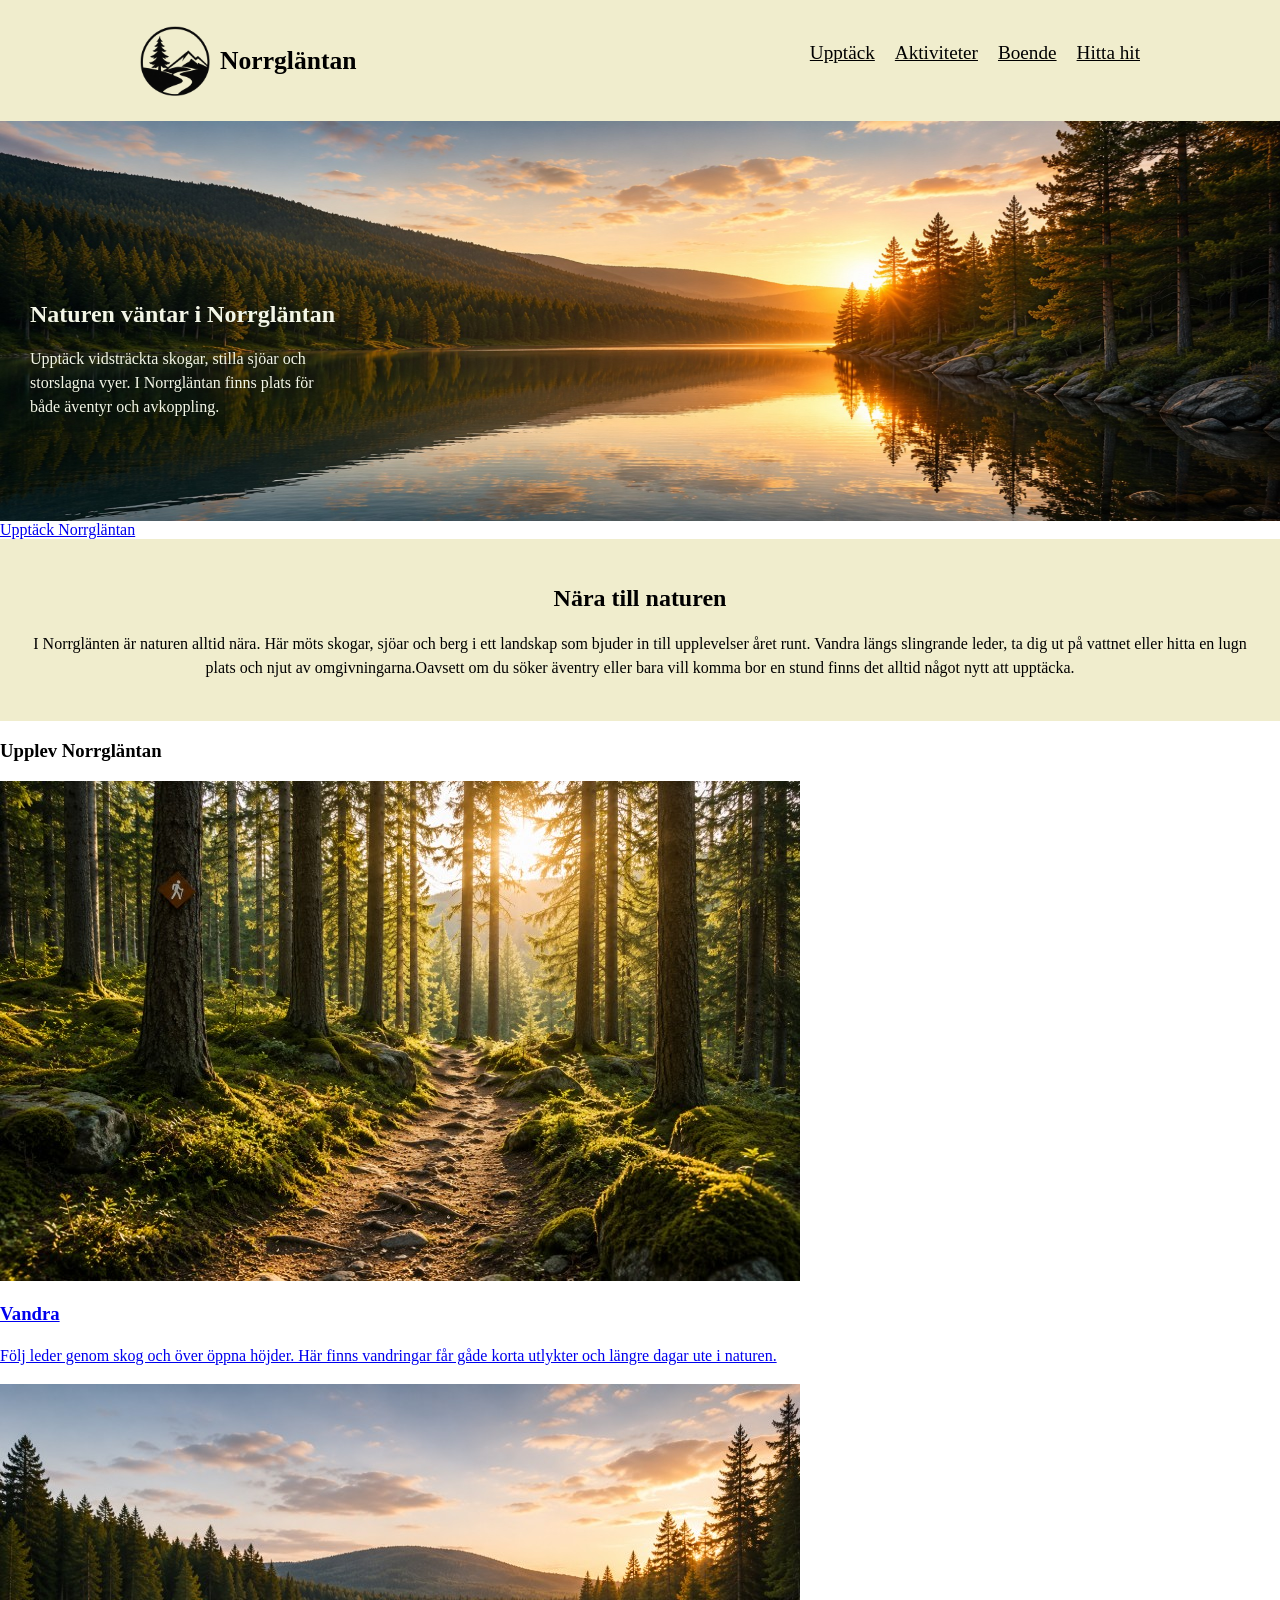
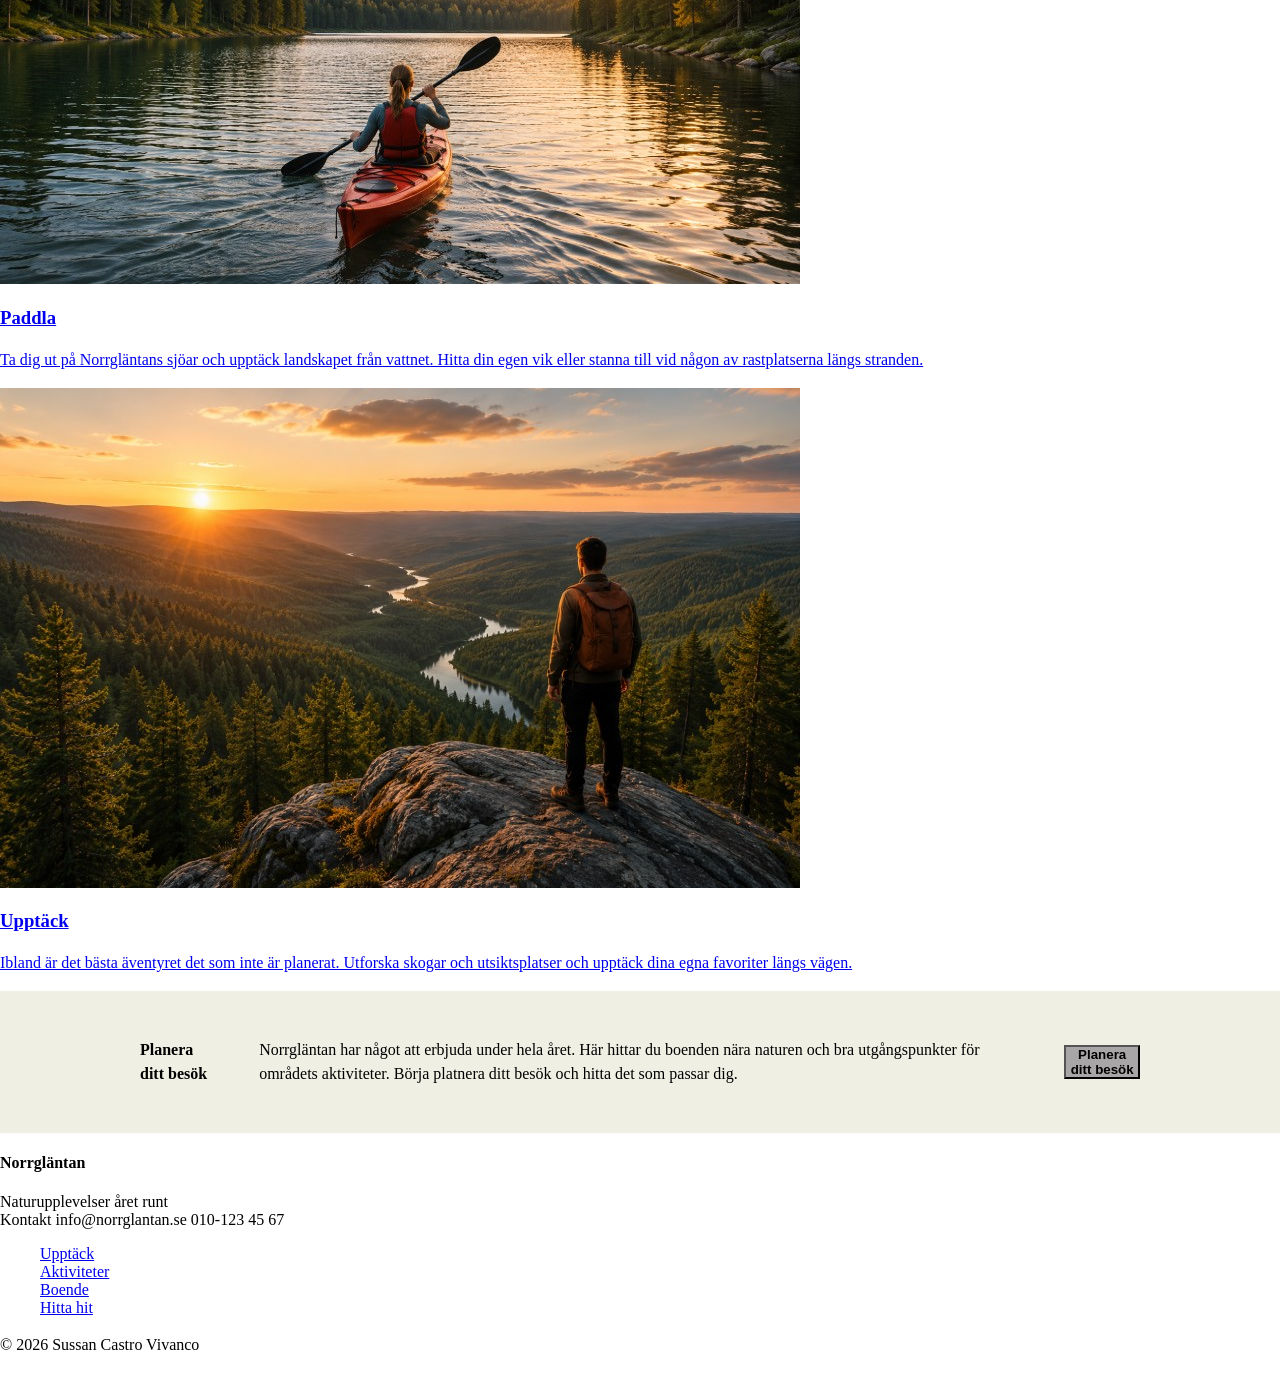
==== dt224g_Sussan_CastroVivanco/index.html @ c65a78f6 "Redigerar i footer" ====
<!DOCTYPE html>
<html lang="sv">
    <head>
        <meta charset="UTF-8">
        <meta name="viewport" content="width=device-width, initial-scale=1.0">
        <title>Norrgläntan</title>
        <link rel="stylesheet" href="../dt224g_Sussan_CastroVivanco/css/style.css">
    </head>
    <body>

        <header>
            <div class ="header-wrapper"> 
                <div class="logo">
                    <img src="images/logotyp_svart.png" alt="logotyp Norrgläntan">
                    <span>Norrgläntan</span>       
                </div>
                <nav>
                    <ul>
                        <li><a href="url">Upptäck</a></li>
                        <li><a href="url">Aktiviteter</a></li>
                        <li><a href="url">Boende</a></li>
                        <li><a href="url">Hitta hit</a></li>
                    </ul>
                </nav>
            </div>    
        </header>

        <main>
            <section>
                <div class ="hero">
                    <img src="images/hero.jpg" alt="Naturbild från älv vid soluppgång">
                    <div class ="hrubrik">
                        <h1>Naturen väntar i Norrgläntan</h1>  
                        <div class ="htext">
                            <p>Upptäck vidsträckta skogar, stilla sjöar och storslagna vyer. I Norrgläntan finns plats för både äventyr och avkoppling.</p>
                        </div>                       
                    </div>
                    <a href="url">Upptäck Norrgläntan</a>
                </div>    
            </section>

            <section>
                <div class ="naturtext">
                    <h2>Nära till naturen</h2>
                    <p>I Norrglänten är naturen alltid nära. Här möts skogar, sjöar och berg i ett landskap som bjuder in till upplevelser året runt. Vandra längs slingrande leder, ta dig ut på vattnet eller 
                    hitta en lugn plats och njut av omgivningarna.Oavsett om du söker äventry eller bara vill komma bor en stund finns det alltid något nytt 
                    att upptäcka.</p>
                </div>
            </section>  

            <section>
                <article class="all-browser">
                    <h3>Upplev Norrgläntan</h3>
                        <article class="browser">
                            <a href="url">
                                <img src="images/vandra.jpg" alt="Skogsbild med vandringsled">
                                <div class="vandra">
                                    <h3>Vandra</h3>
                                    <p>Följ leder genom skog och över 
                                    öppna höjder. Här finns vandringar
                                    får gåde korta utlykter och längre
                                    dagar ute i naturen.
                                    </p>
                                </div>
                            </a>
                        </article>

                        <article class="browser">
                            <a href="url">
                                <img src="images/paddla.jpg" alt="Bild på älv med en person som paddlar">
                                <div class="paddla">
                                    <h3>Paddla</h3>
                                    <p>Ta dig ut på Norrgläntans sjöar och
                                    upptäck landskapet från vattnet.
                                    Hitta din egen vik eller stanna till 
                                    vid någon av rastplatserna längs
                                    stranden.
                                    <p>
                                </div>
                            </a>    
                        </article> 

                        <article class="browser">
                            <a href="url">
                                <img src="images/upptack.jpg" alt="en person som står på bergstopp">
                                <h3>Upptäck</h3>
                                <p>Ibland är det bästa äventyret det
                                som inte är planerat. Utforska
                                skogar och utsiktsplatser och
                                upptäck dina egna favoriter längs
                                vägen.
                                </p>
                            </a>
                        </article>
                </article>
            </section>

            <section>
                <div class="planera">
                    <div class ="planera-wrapper">
                        <h4>Planera ditt besök</h4>
                        <p>Norrgläntan har något att erbjuda under hela året. Här hittar du boenden
                        nära naturen och bra utgångspunkter för områdets aktiviteter. Börja 
                        platnera ditt besök och hitta det som passar dig.</p>
                        <div class ="button">
                            <button type="Planera">Planera ditt besök</button>
                        </div>
                    </div>
                </div>
            </section>
        </main>
        <footer>
            <div class="footer-wrapper">
                <div class="loga">
                    <h4>Norrgläntan</h4>   
                    Naturupplevelser året runt
                </div>
                <div>   
                    Kontakt
                    info@norrglantan.se
                    010-123 45 67
                </div>
                <ul>
                    <li><a href="url">Upptäck</a></li>
                    <li><a href="url">Aktiviteter</a></li>
                    <li><a href="url">Boende</a></li>
                    <li><a href="url">Hitta hit</a></li>
                </ul>
            </div>
            <p>&copy; 2026 Sussan Castro Vivanco</p>
        </footer>
    </body>
</html>
---- dt224g_Sussan_CastroVivanco/css/style.css ----
body {
    margin: 0;
}

/* HEADER*/
header {
    background-color: rgb(240, 237, 205);
    padding: 2%;
}

.header-wrapper {
    display: flex;
    justify-content: space-between;
    max-width: 1000px;
    margin: 0 auto;
}
/* LOGGAN*/
.logo {
    display: flex;
    align-items: center;
    gap: 10px;
}

.logo img {
    max-width: 70px;
}

.logo span{
    color: black;
    font-weight: bold;
    font-size: 1.6em;
}

/*NAV*/
nav ul {
    display: flex;
    list-style-type: none;
    gap: 20px;
}
 nav ul li a{
    color: black;
    text-decoration: underline;
    font-size: 1.2em;
 }

/* SECTION HERO*/
 .hero {
    position: relative;
    color:rgb(244, 247, 232);
    margin: 0;
 }

 .hero img {
    width: 100%;
    height: 400px;
    display: block;
   /* position: relative;
    width: 1375px;
    height: 400px;
    background-image: url("./images/hero.jpg");*/
 }

.hrubrik {
    position: absolute;
    top: 160px;
    left: 30px;
}

.htext {
    position: absolute;
    top: 50px;
    right: 20px;    
}

/*NATUR TEXT*/

.naturtext{
    text-align: center;
    background-color: rgb(240, 237, 205);
    padding: 2%;
}

/*UPPLEV NORRGLÄNTAN*/
.upplev{
    position: relative;
    text-align: center;  
    background-color: rgb(240, 239, 227);
    padding: 2%;
}


.vandra img { 
/* clip-path: circle(); */
  border-radius: 50%;
  width: 200px;
  height: 200px;
}

.paddla img {
  border-radius: 50%;
  width: 200px;
  height: 200px;
}

.upptack img {
  border-radius: 50%;
  width: 200px;
  height: 200px;
}

/*PLANERA DITT BESÖK*/

.planera {
    background-color: rgb(240, 239, 227);
    padding: 2%;
}

.planera-wrapper {
    display: flex;
    justify-content: space-between;
    max-width: 1000px;
    margin: 0 auto;
}

.planera-wrapper, h4 {
    display: flex;
    align-items: center;
    gap: 40px;
}

.planera-wrapper, p {
    line-height: 1.5;
   
}

.button button{
    background-color: rgb(168, 166, 166);
    font-weight: bold;
    padding: 0;
   
}

.button{
    display: flex;
    margin-left: auto;
    
    
}

/*FOOTER*/
footer li {
    display: flex;
    align-items: center;
    justify-content: space-between;
    list-style-type: none;
    gap: 20px;
}
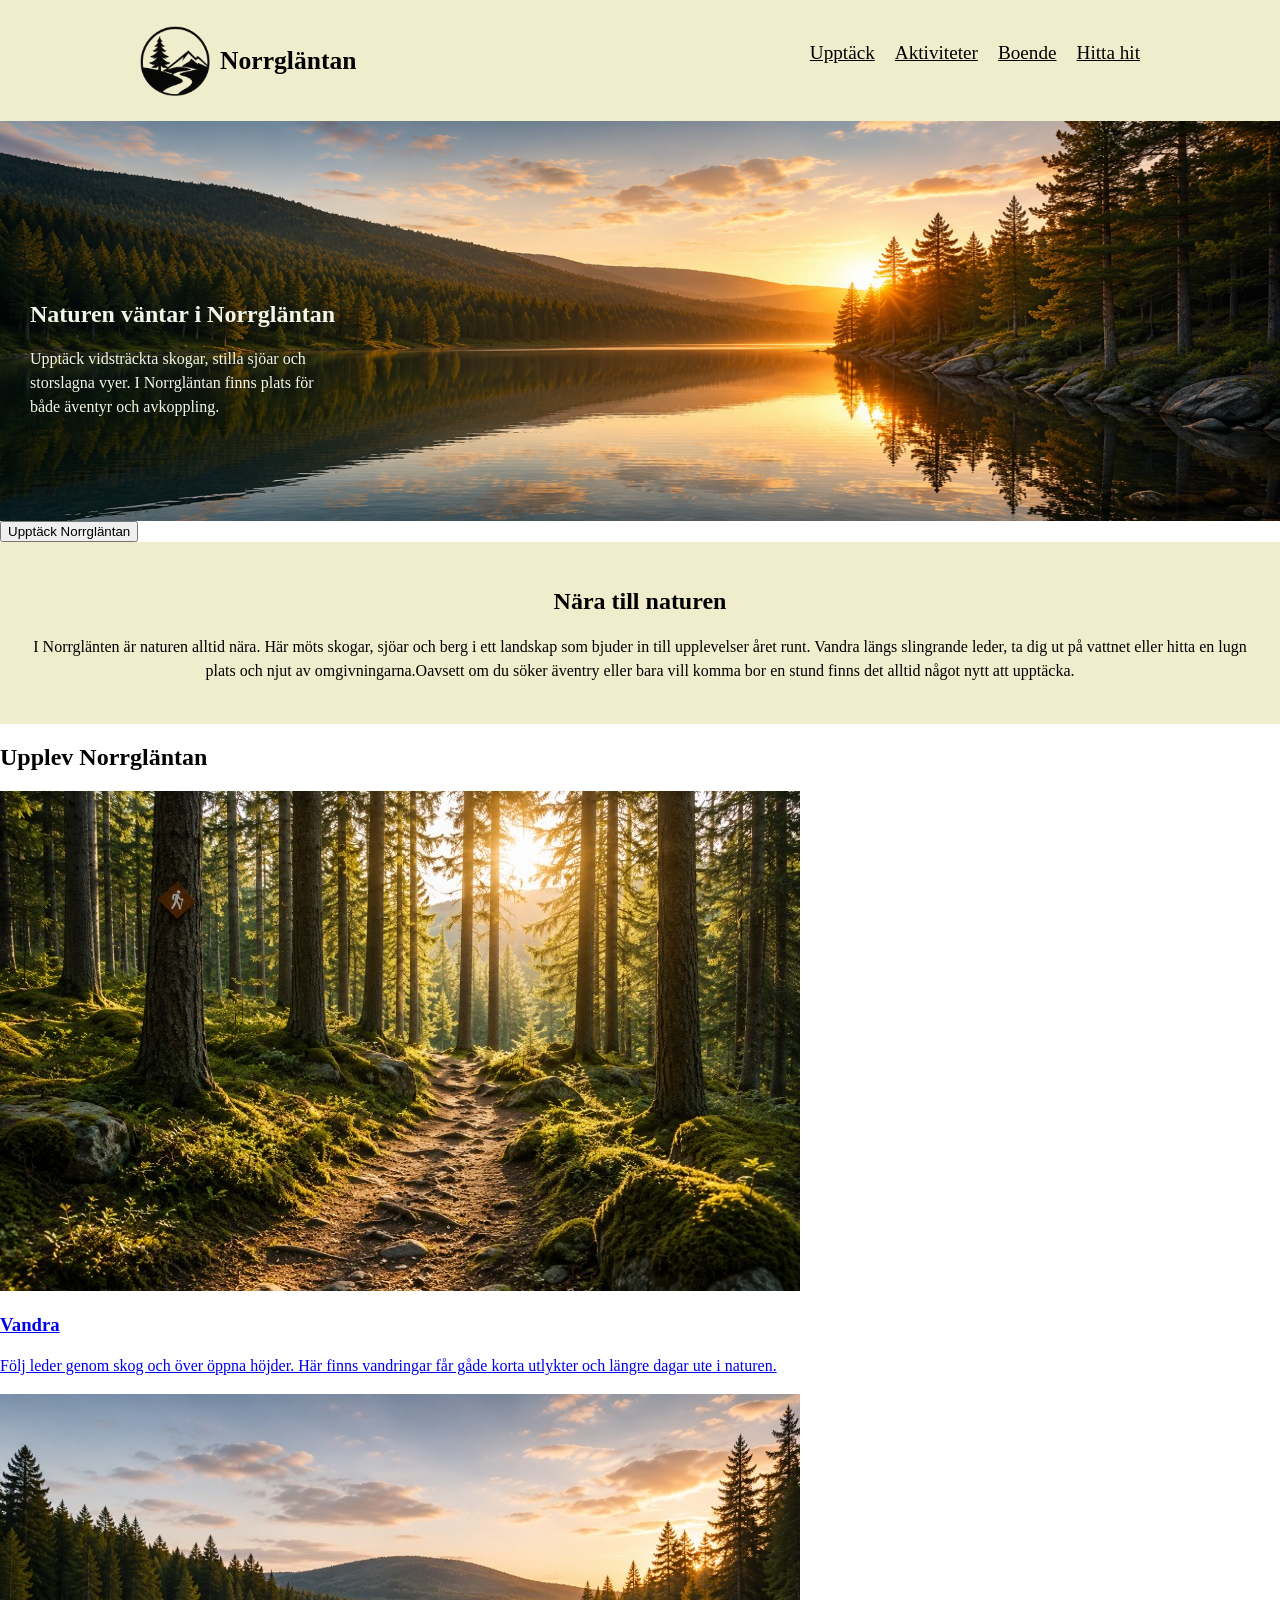
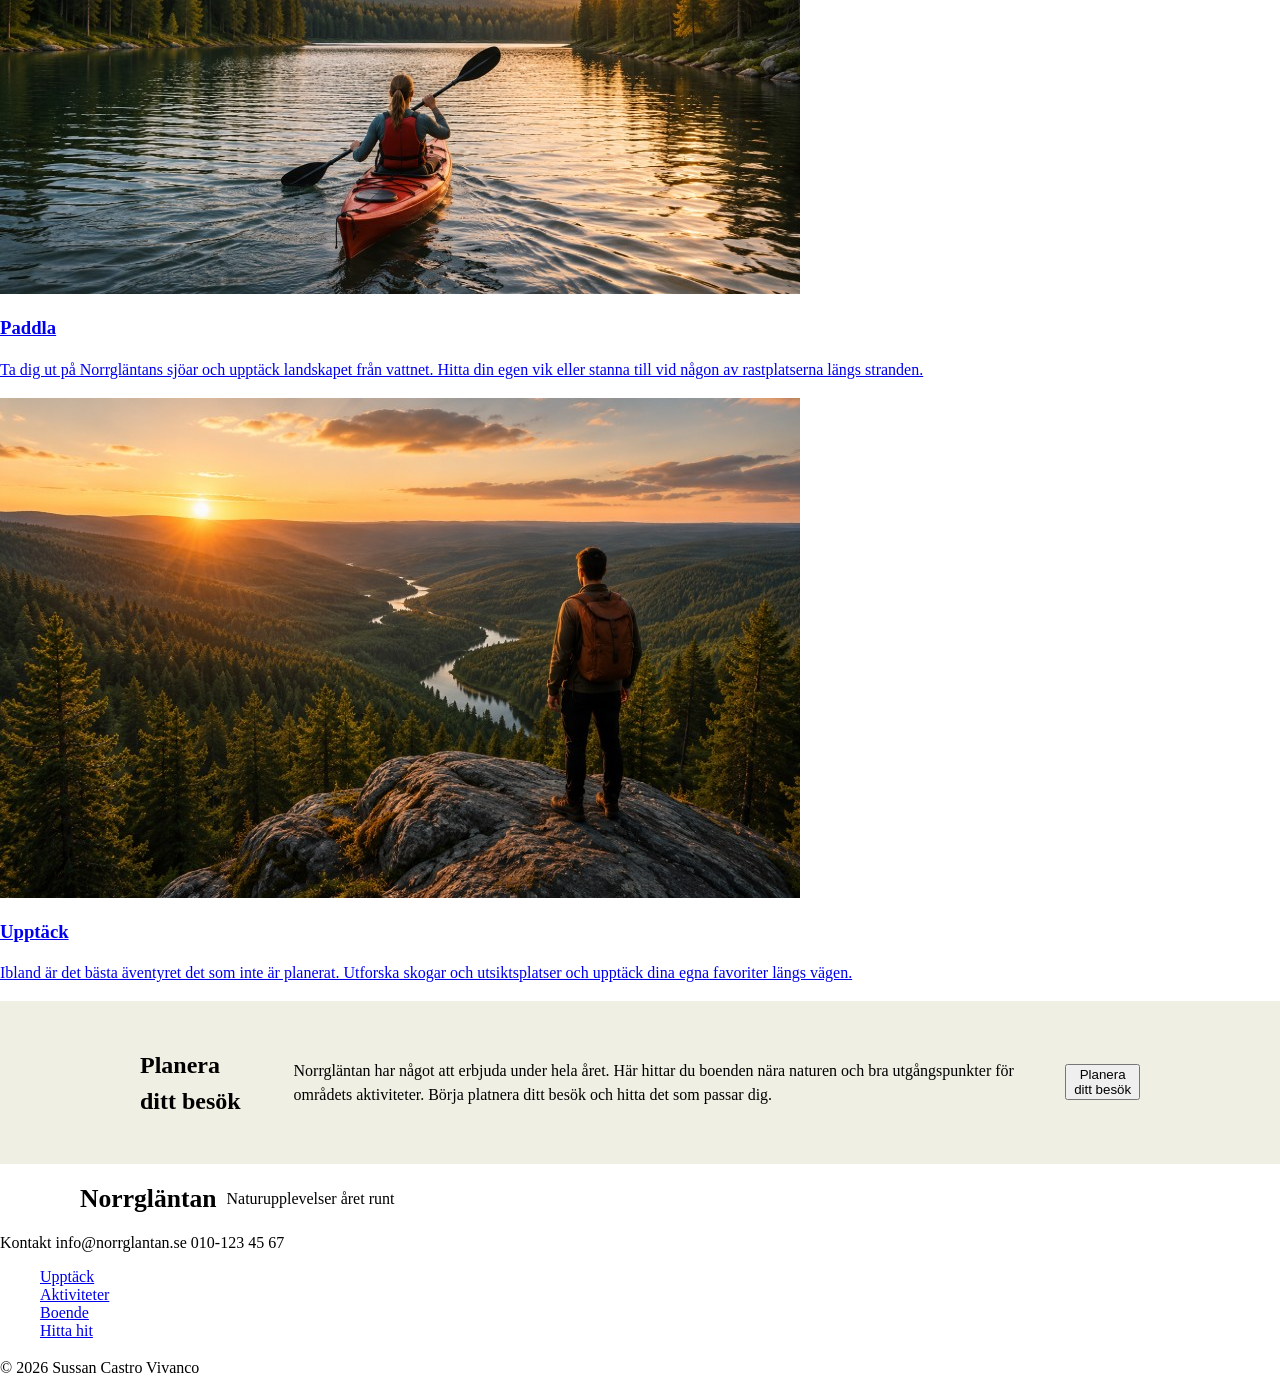
==== commit ce182f7f: "Validerar html" ====
--- a/dt224g_Sussan_CastroVivanco/index.html
+++ b/dt224g_Sussan_CastroVivanco/index.html
@@ -24,7 +24,6 @@
                 </nav>
             </div>    
         </header>
-
         <main>
             <section>
                 <div class ="hero">
@@ -35,7 +34,9 @@
                             <p>Upptäck vidsträckta skogar, stilla sjöar och storslagna vyer. I Norrgläntan finns plats för både äventyr och avkoppling.</p>
                         </div>                       
                     </div>
-                    <a href="url">Upptäck Norrgläntan</a>
+                    <div class ="upptäck-button">
+                        <button type="button">Upptäck Norrgläntan</button>
+                    </div>
                 </div>    
             </section>
 
@@ -47,11 +48,11 @@
                     att upptäcka.</p>
                 </div>
             </section>  
-
             <section>
-                <article class="all-browser">
-                    <h3>Upplev Norrgläntan</h3>
-                        <article class="browser">
+                <div class="all-browser">
+                    <h2>Upplev Norrgläntan</h2>
+                    <div class="browser">
+                        <article>
                             <a href="url">
                                 <img src="images/vandra.jpg" alt="Skogsbild med vandringsled">
                                 <div class="vandra">
@@ -64,7 +65,6 @@
                                 </div>
                             </a>
                         </article>
-
                         <article class="browser">
                             <a href="url">
                                 <img src="images/paddla.jpg" alt="Bild på älv med en person som paddlar">
@@ -75,11 +75,10 @@
                                     Hitta din egen vik eller stanna till 
                                     vid någon av rastplatserna längs
                                     stranden.
-                                    <p>
+                                    </p>
                                 </div>
                             </a>    
                         </article> 
-
                         <article class="browser">
                             <a href="url">
                                 <img src="images/upptack.jpg" alt="en person som står på bergstopp">
@@ -90,20 +89,21 @@
                                 upptäck dina egna favoriter längs
                                 vägen.
                                 </p>
-                            </a>
+                               </a>
                         </article>
-                </article>
+                    </div>
+                </div>
             </section>
 
             <section>
                 <div class="planera">
                     <div class ="planera-wrapper">
-                        <h4>Planera ditt besök</h4>
+                        <h2>Planera ditt besök</h2>
                         <p>Norrgläntan har något att erbjuda under hela året. Här hittar du boenden
                         nära naturen och bra utgångspunkter för områdets aktiviteter. Börja 
                         platnera ditt besök och hitta det som passar dig.</p>
-                        <div class ="button">
-                            <button type="Planera">Planera ditt besök</button>
+                        <div class ="planera-button">
+                            <button type="button">Planera ditt besök</button>
                         </div>
                     </div>
                 </div>
@@ -111,9 +111,10 @@
         </main>
         <footer>
             <div class="footer-wrapper">
-                <div class="loga">
-                    <h4>Norrgläntan</h4>   
-                    Naturupplevelser året runt
+                <div class="logo">
+                    <img src="images/logotyp_vit.png" alt="Logga norrgläntan">
+                    <span>Norrgläntan</span>   
+                    <p>Naturupplevelser året runt</p>
                 </div>
                 <div>   
                     Kontakt
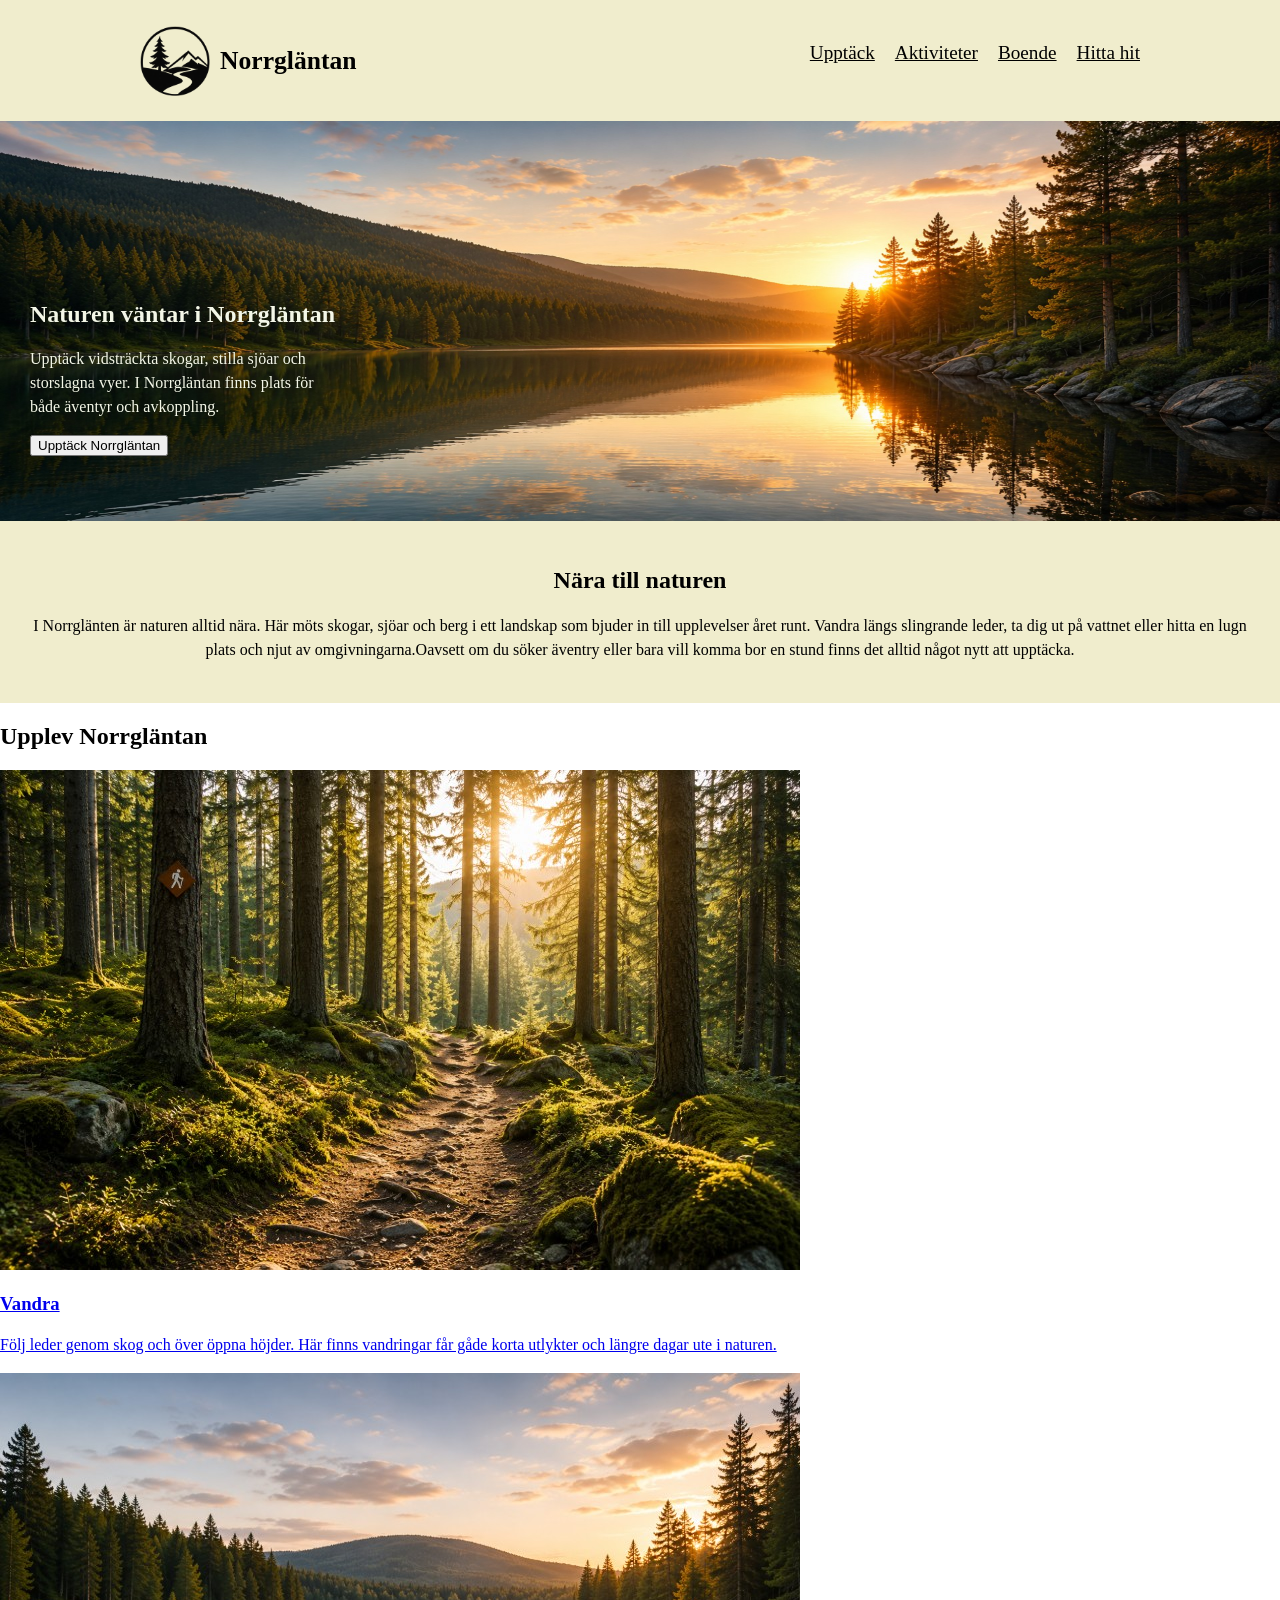
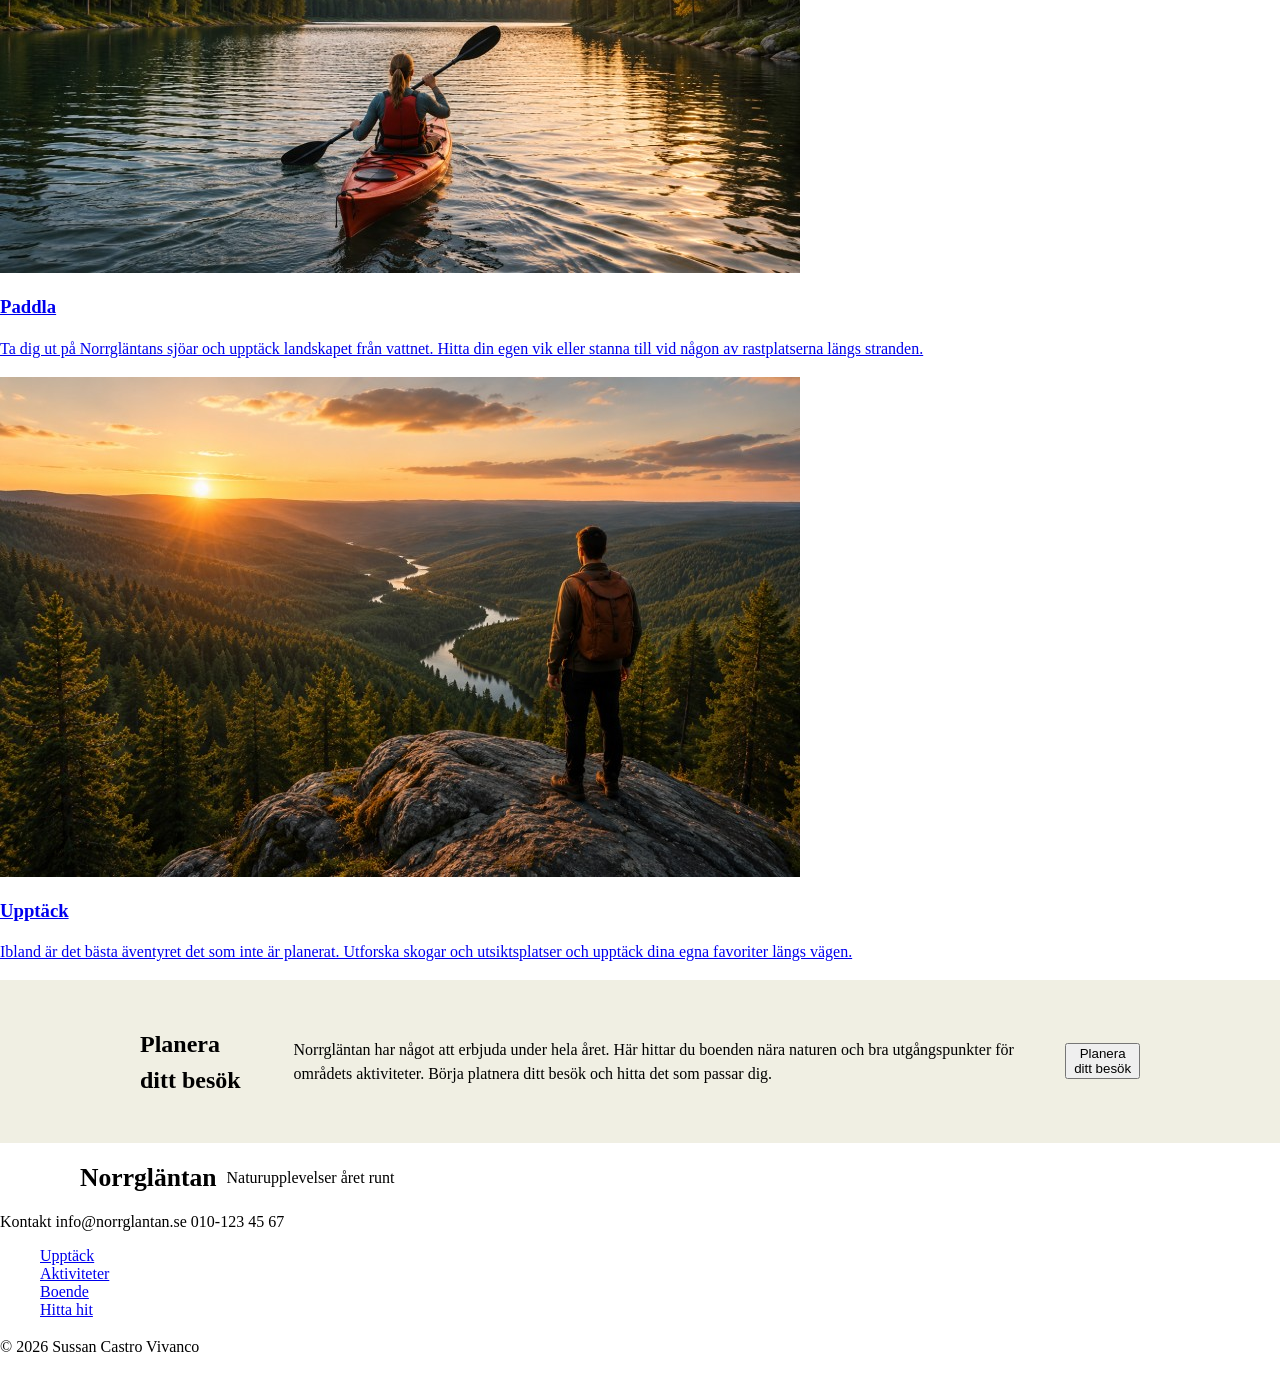
==== commit cdc96abc: "Validerar och börjar med att gå igneom CSS" ====
--- a/dt224g_Sussan_CastroVivanco/index.html
+++ b/dt224g_Sussan_CastroVivanco/index.html
@@ -32,11 +32,12 @@
                         <h1>Naturen väntar i Norrgläntan</h1>  
                         <div class ="htext">
                             <p>Upptäck vidsträckta skogar, stilla sjöar och storslagna vyer. I Norrgläntan finns plats för både äventyr och avkoppling.</p>
+                            <div class ="upptäck-button">
+                                <button type="button">Upptäck Norrgläntan</button>
+                            </div>
                         </div>                       
                     </div>
-                    <div class ="upptäck-button">
-                        <button type="button">Upptäck Norrgläntan</button>
-                    </div>
+
                 </div>    
             </section>
 
--- a/dt224g_Sussan_CastroVivanco/css/style.css
+++ b/dt224g_Sussan_CastroVivanco/css/style.css
@@ -44,6 +44,11 @@
  }
 
 /* SECTION HERO*/
+.main {
+    background-color: #6EA371;
+    padding: 2%;
+
+}
  .hero {
     position: relative;
     color:rgb(244, 247, 232);
@@ -71,6 +76,8 @@
     top: 50px;
     right: 20px;    
 }
+
+
 
 /*NATUR TEXT*/
 
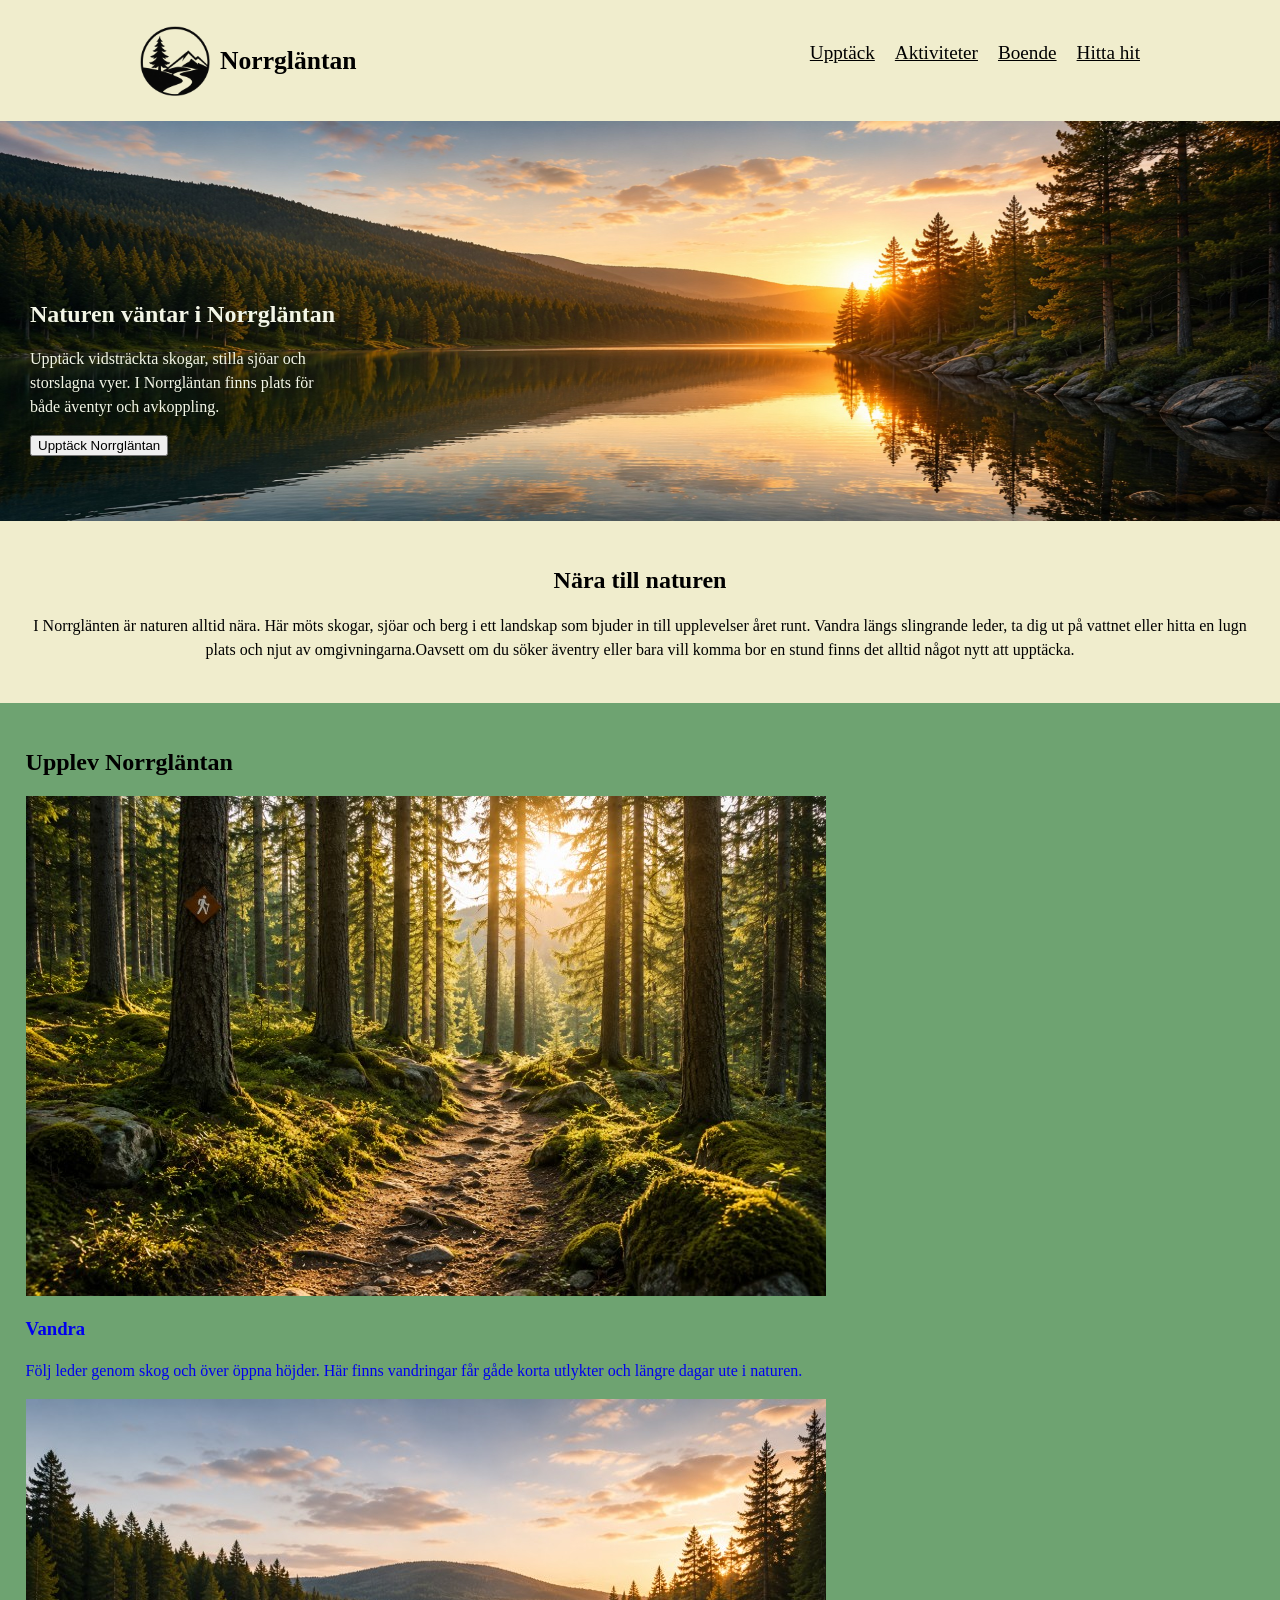
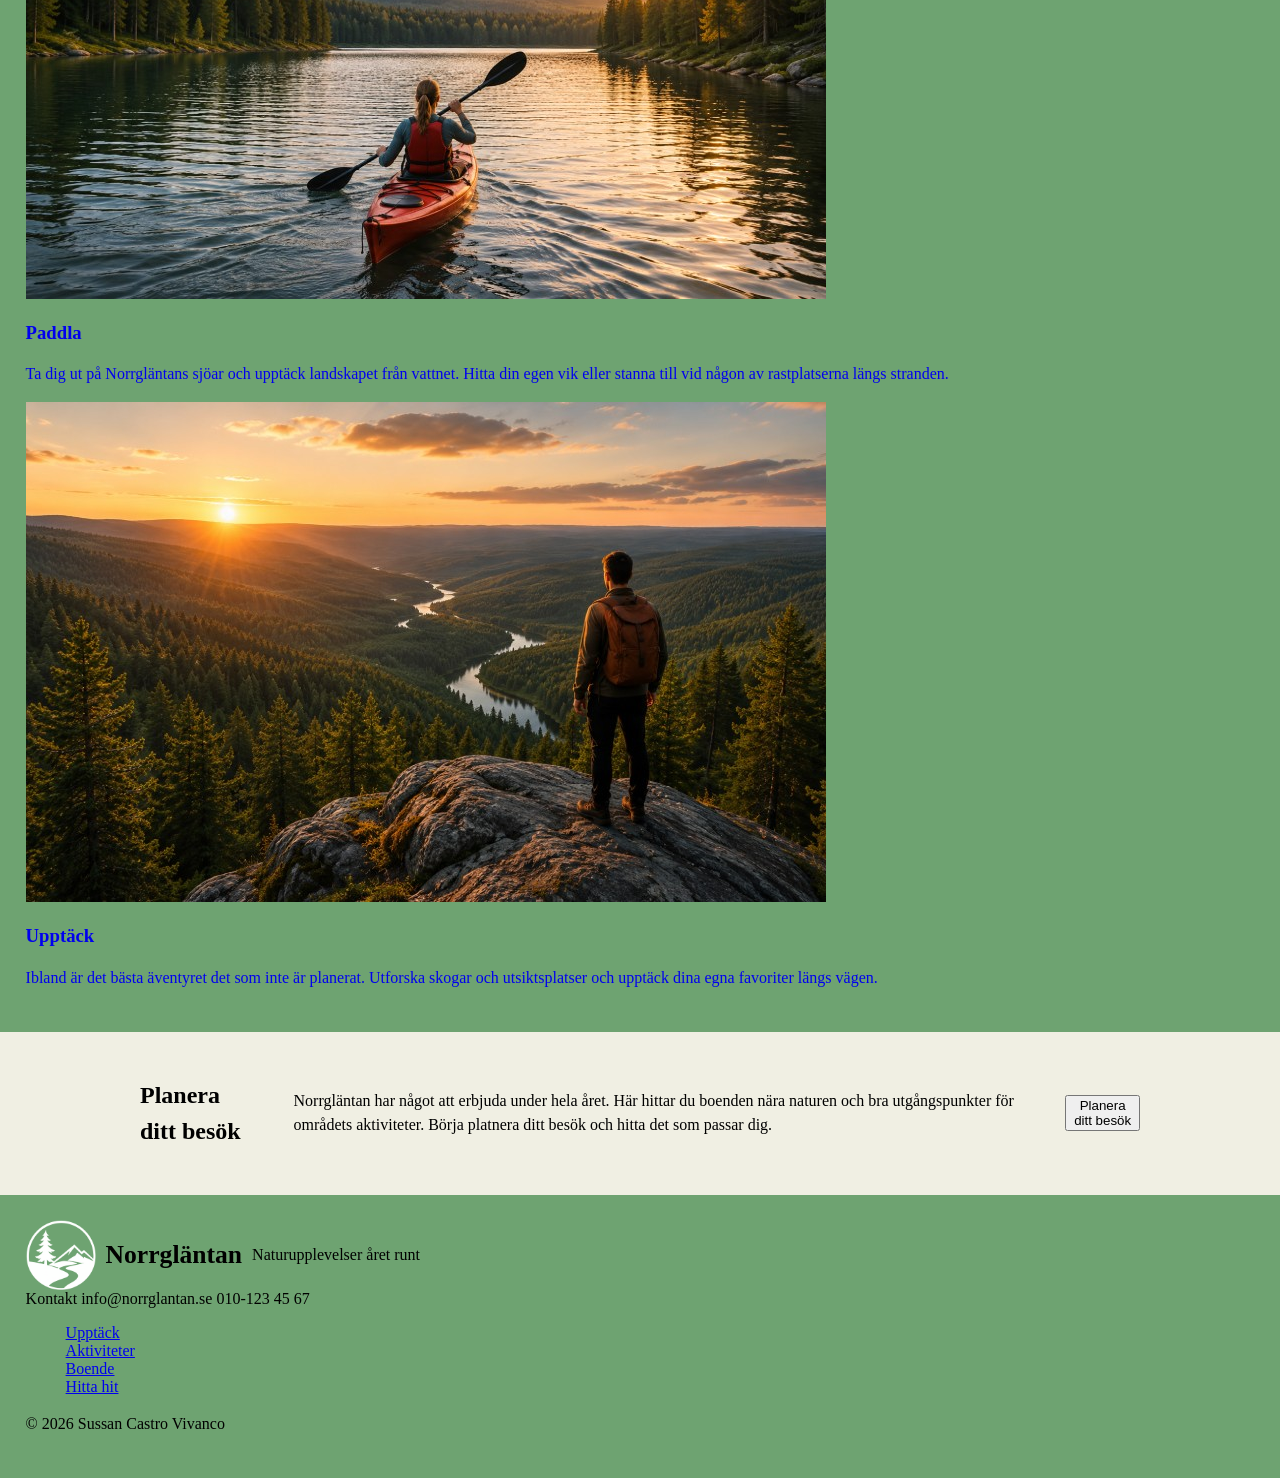
==== commit 040f4296: "redigerar i css" ====
--- a/dt224g_Sussan_CastroVivanco/index.html
+++ b/dt224g_Sussan_CastroVivanco/index.html
@@ -40,7 +40,6 @@
 
                 </div>    
             </section>
-
             <section>
                 <div class ="naturtext">
                     <h2>Nära till naturen</h2>
@@ -54,8 +53,7 @@
                     <h2>Upplev Norrgläntan</h2>
                     <div class="browser">
                         <article>
-                            <a href="url">
-                                <img src="images/vandra.jpg" alt="Skogsbild med vandringsled">
+                            <a href="url">                                    <img src="images/vandra.jpg" alt="Skogsbild med vandringsled">
                                 <div class="vandra">
                                     <h3>Vandra</h3>
                                     <p>Följ leder genom skog och över 
@@ -90,25 +88,25 @@
                                 upptäck dina egna favoriter längs
                                 vägen.
                                 </p>
-                               </a>
+                            </a>
                         </article>
                     </div>
                 </div>
             </section>
-
-            <section>
-                <div class="planera">
-                    <div class ="planera-wrapper">
-                        <h2>Planera ditt besök</h2>
-                        <p>Norrgläntan har något att erbjuda under hela året. Här hittar du boenden
-                        nära naturen och bra utgångspunkter för områdets aktiviteter. Börja 
-                        platnera ditt besök och hitta det som passar dig.</p>
-                        <div class ="planera-button">
-                            <button type="button">Planera ditt besök</button>
+                <section>
+                    <div class="planera">
+                        <div class ="planera-wrapper">
+                            <h2>Planera ditt besök</h2>
+                            <p>Norrgläntan har något att erbjuda under hela året. Här hittar du boenden
+                            nära naturen och bra utgångspunkter för områdets aktiviteter. Börja 
+                            platnera ditt besök och hitta det som passar dig.</p>
+                            <div class ="planera-button">
+                                <button type="button">Planera ditt besök</button>
+                            </div>
                         </div>
                     </div>
-                </div>
-            </section>
+                </section>
+            </div>
         </main>
         <footer>
             <div class="footer-wrapper">
--- a/dt224g_Sussan_CastroVivanco/css/style.css
+++ b/dt224g_Sussan_CastroVivanco/css/style.css
@@ -44,11 +44,6 @@
  }
 
 /* SECTION HERO*/
-.main {
-    background-color: #6EA371;
-    padding: 2%;
-
-}
  .hero {
     position: relative;
     color:rgb(244, 247, 232);
@@ -77,10 +72,7 @@
     right: 20px;    
 }
 
-
-
 /*NATUR TEXT*/
-
 .naturtext{
     text-align: center;
     background-color: rgb(240, 237, 205);
@@ -88,16 +80,16 @@
 }
 
 /*UPPLEV NORRGLÄNTAN*/
-.upplev{
-    position: relative;
-    text-align: center;  
-    background-color: rgb(240, 239, 227);
+.all-browser {
+    background-color: #6EA371;
     padding: 2%;
 }
 
-
+.browser a{
+    text-decoration: none;
+    color
+}
 .vandra img { 
-/* clip-path: circle(); */
   border-radius: 50%;
   width: 200px;
   height: 200px;
@@ -155,6 +147,11 @@
 }
 
 /*FOOTER*/
+footer{
+        background-color: #6EA371;
+    padding: 2%;
+}
+ 
 footer li {
     display: flex;
     align-items: center;
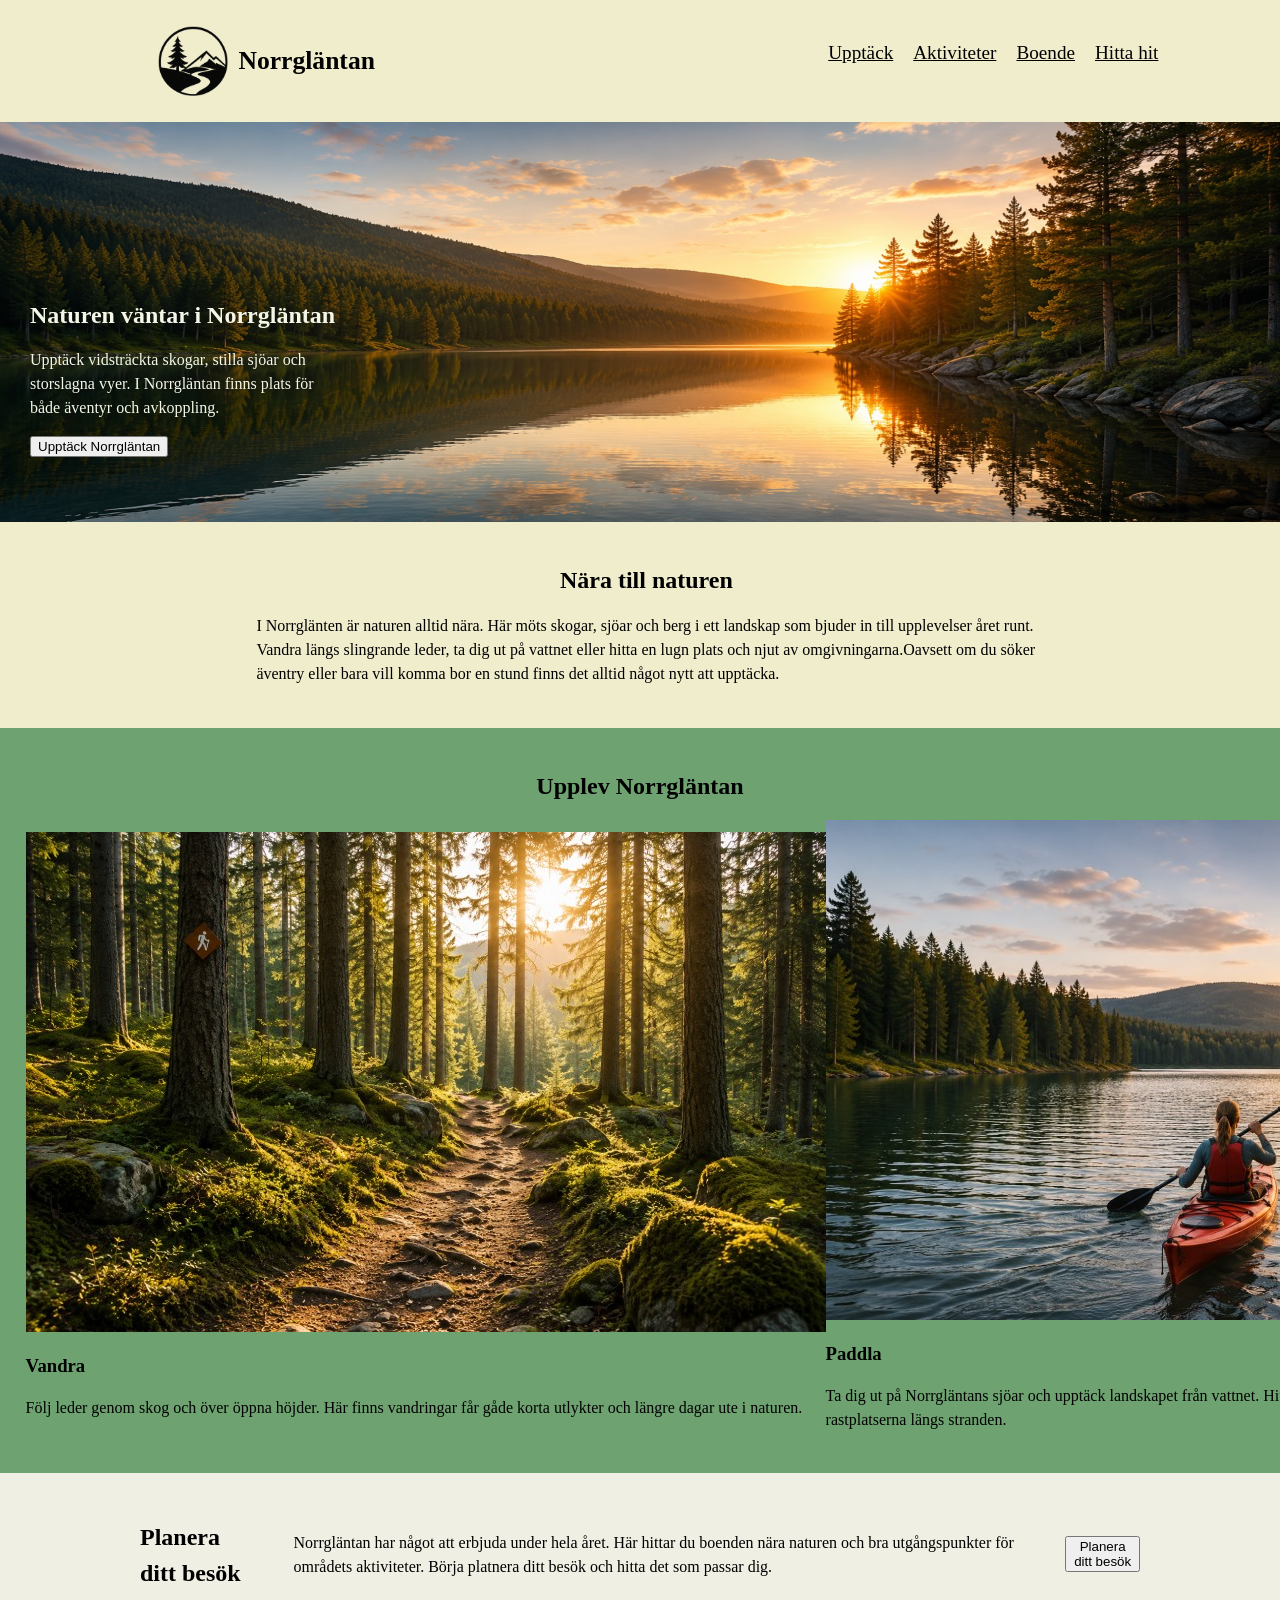
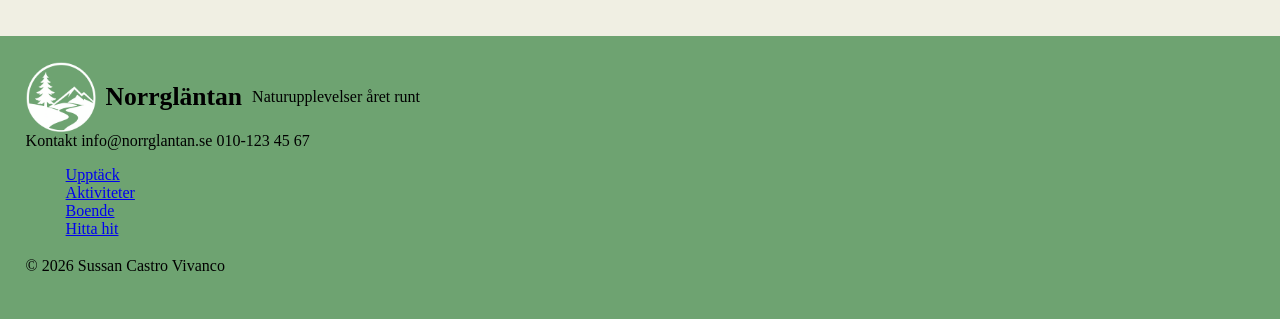
==== commit 4130ff1b: "redigarera i css" ====
--- a/dt224g_Sussan_CastroVivanco/index.html
+++ b/dt224g_Sussan_CastroVivanco/index.html
@@ -7,7 +7,6 @@
         <link rel="stylesheet" href="../dt224g_Sussan_CastroVivanco/css/style.css">
     </head>
     <body>
-
         <header>
             <div class ="header-wrapper"> 
                 <div class="logo">
@@ -41,25 +40,28 @@
                 </div>    
             </section>
             <section>
-                <div class ="naturtext">
-                    <h2>Nära till naturen</h2>
-                    <p>I Norrglänten är naturen alltid nära. Här möts skogar, sjöar och berg i ett landskap som bjuder in till upplevelser året runt. Vandra längs slingrande leder, ta dig ut på vattnet eller 
-                    hitta en lugn plats och njut av omgivningarna.Oavsett om du söker äventry eller bara vill komma bor en stund finns det alltid något nytt 
-                    att upptäcka.</p>
-                </div>
+                <div class="naturtext-wrapper">
+                    <div class ="naturtext">
+                        <h2>Nära till naturen</h2>
+                        <p>I Norrglänten är naturen alltid nära. Här möts skogar, sjöar och berg i ett landskap som bjuder in till upplevelser året runt. Vandra längs slingrande leder, ta dig ut på vattnet eller 
+                        hitta en lugn plats och njut av omgivningarna.Oavsett om du söker äventry eller bara vill komma bor en stund finns det alltid något nytt 
+                        att upptäcka.</p>
+                    </div>
+                </div>    
             </section>  
             <section>
-                <div class="all-browser">
+                <div class="browser-wrapper">
                     <h2>Upplev Norrgläntan</h2>
-                    <div class="browser">
-                        <article>
-                            <a href="url">                                    <img src="images/vandra.jpg" alt="Skogsbild med vandringsled">
+                    <div class="all-browser">
+                        <article class="browser">
+                            <a href="url">                                    
+                                <img src="images/vandra.jpg" alt="Skogsbild med vandringsled">
                                 <div class="vandra">
                                     <h3>Vandra</h3>
                                     <p>Följ leder genom skog och över 
                                     öppna höjder. Här finns vandringar
                                     får gåde korta utlykter och längre
-                                    dagar ute i naturen.
+                                    dagar ute i naturen.                    
                                     </p>
                                 </div>
                             </a>
@@ -81,13 +83,15 @@
                         <article class="browser">
                             <a href="url">
                                 <img src="images/upptack.jpg" alt="en person som står på bergstopp">
-                                <h3>Upptäck</h3>
-                                <p>Ibland är det bästa äventyret det
-                                som inte är planerat. Utforska
-                                skogar och utsiktsplatser och
-                                upptäck dina egna favoriter längs
-                                vägen.
-                                </p>
+                                <div class="upptack">
+                                    <h3>Upptäck</h3>
+                                    <p>Ibland är det bästa äventyret det
+                                    som inte är planerat. Utforska
+                                    skogar och utsiktsplatser och
+                                    upptäck dina egna favoriter längs
+                                    vägen.
+                                    </p>
+                                </div>
                             </a>
                         </article>
                     </div>
--- a/dt224g_Sussan_CastroVivanco/css/style.css
+++ b/dt224g_Sussan_CastroVivanco/css/style.css
@@ -7,13 +7,28 @@
     background-color: rgb(240, 237, 205);
     padding: 2%;
 }
-
+.header-wrapper {
+    display: block;
+    padding-left: 3%;
+}
+ nav ul li {
+    padding-bottom: 5%;
+    margin-left: 0;
+}
+
+ nav ul{
+    padding: 0;
+}
+
+@media (min-width: 768px){
 .header-wrapper {
     display: flex;
     justify-content: space-between;
     max-width: 1000px;
     margin: 0 auto;
 }
+}
+
 /* LOGGAN*/
 .logo {
     display: flex;
@@ -32,16 +47,26 @@
 }
 
 /*NAV*/
-nav ul {
-    display: flex;
+nav ul{
+    display: block;
     list-style-type: none;
     gap: 20px;
 }
- nav ul li a{
+
+nav ul li a{    
     color: black;
     text-decoration: underline;
     font-size: 1.2em;
  }
+
+@media (min-width: 768px){
+nav ul{
+    display: flex;
+    justify-content: flex-end;
+    gap: 20px;
+}
+}
+
 
 /* SECTION HERO*/
  .hero {
@@ -74,37 +99,65 @@
 
 /*NATUR TEXT*/
 .naturtext{
+    text-align: left;
+    background-color: rgb(240, 237, 205);
+    padding: 2%;
+    padding-left: 3%;
+}
+
+.naturtext h2{
     text-align: center;
-    background-color: rgb(240, 237, 205);
-    padding: 2%;
+}
+
+@media (min-width: 780px) {
+    .naturtext-wrapper{
+        background-color: rgb(240, 237, 205);
+    }
+    .naturtext {
+         max-width: 780px;
+         margin: auto;
+    }
+    
+    .naturtext h2 {
+        text-align: center;
+    }
+    
+    .naturtext p {
+        text-align: left;
+        
+    }
 }
 
 /*UPPLEV NORRGLÄNTAN*/
-.all-browser {
+.browser-wrapper {
     background-color: #6EA371;
     padding: 2%;
 }
 
+.browser-wrapper h2 {
+    text-align: center;
+}
+
 .browser a{
+    display: block; 
     text-decoration: none;
-    color
-}
-.vandra img { 
-  border-radius: 50%;
-  width: 200px;
-  height: 200px;
-}
-
-.paddla img {
-  border-radius: 50%;
-  width: 200px;
-  height: 200px;
-}
-
-.upptack img {
-  border-radius: 50%;
-  width: 200px;
-  height: 200px;
+    color: black; 
+}
+
+@media (min-width: 780px) {
+    .all-browser {
+        display: flex; 
+        align-items: center;
+        text-decoration: none;     
+        gap: 20px;
+}
+    .all-browser h2{
+        text-align: center;
+         
+}
+    .browser {
+        max-width: 780px;
+    }
 }
 
 /*PLANERA DITT BESÖK*/
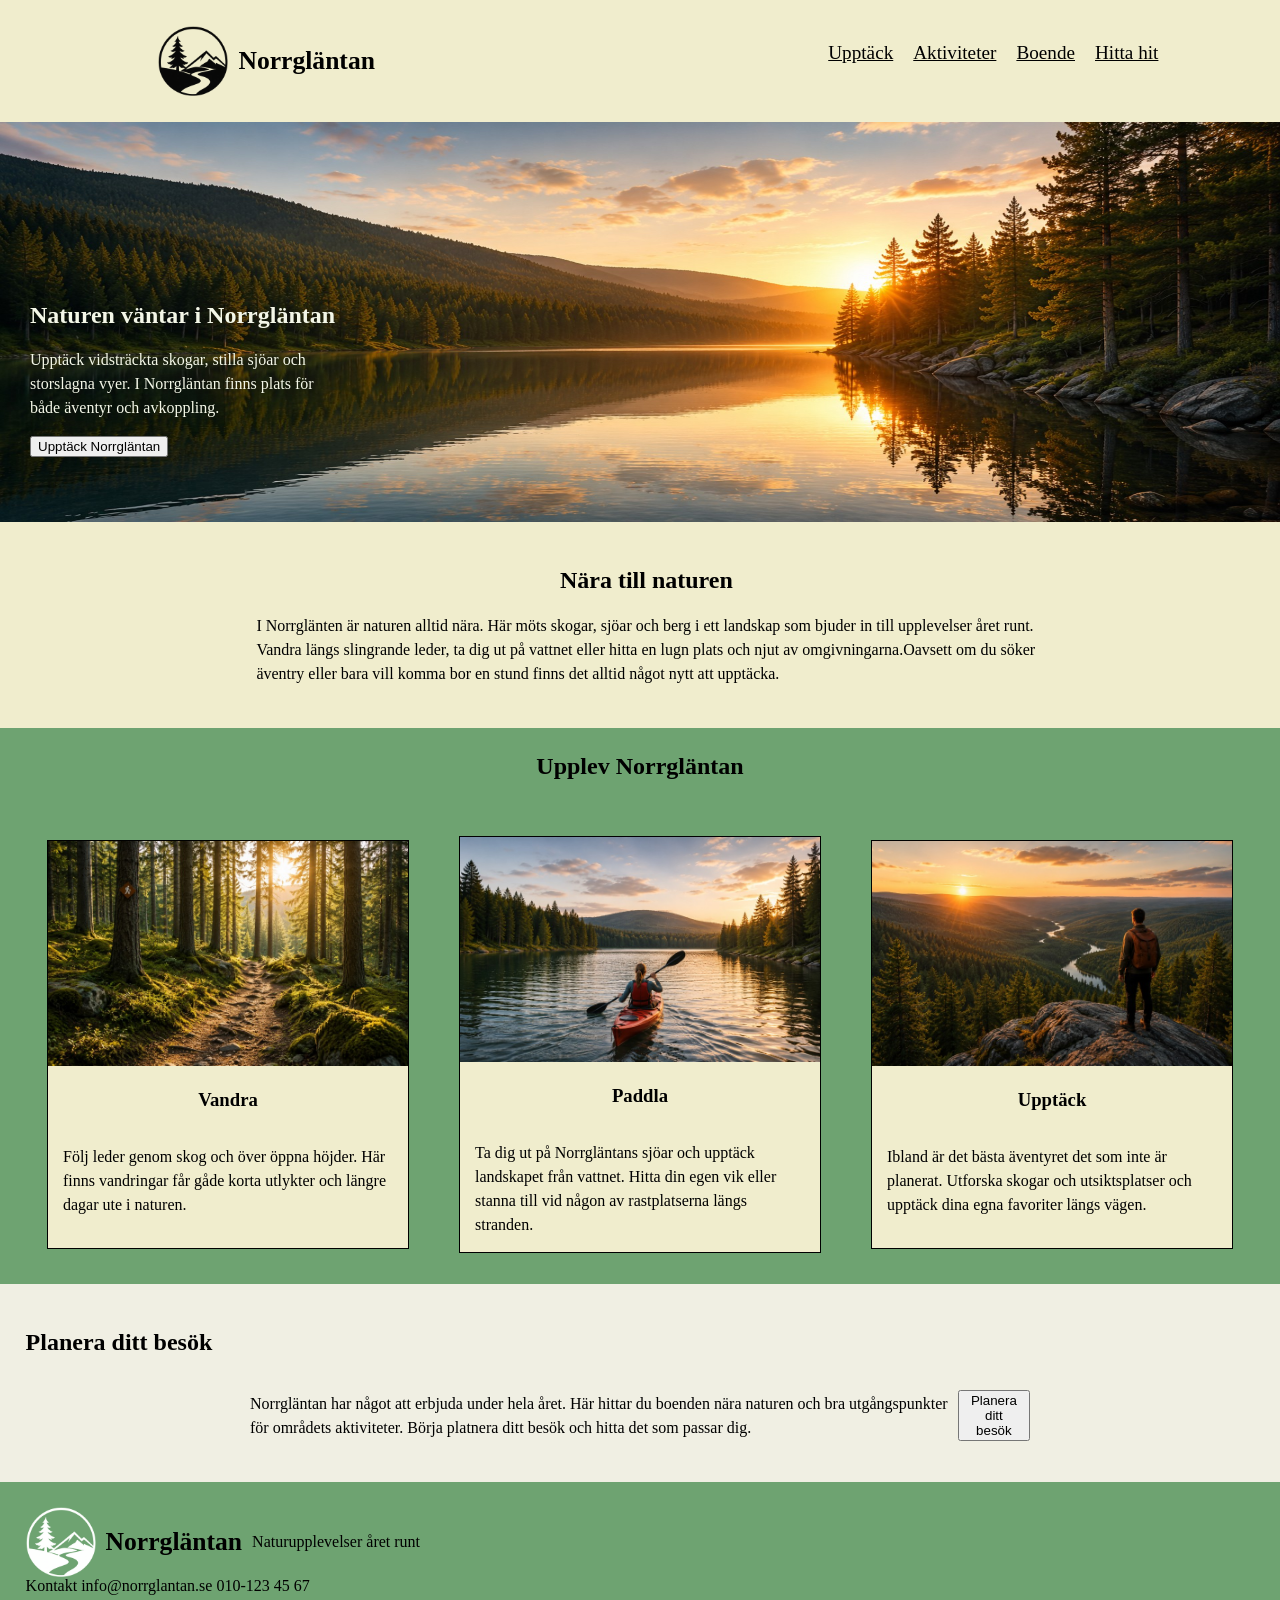
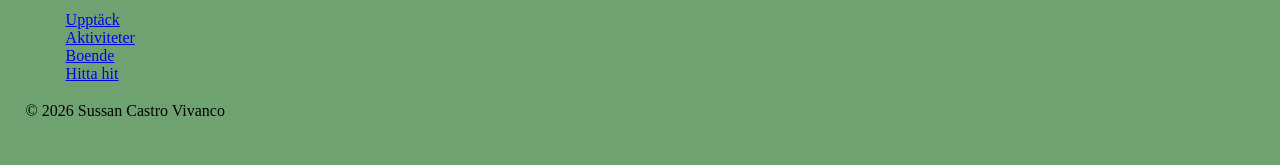
==== commit 153598a4: "Redigerar i CSS browser och planera" ====
--- a/dt224g_Sussan_CastroVivanco/index.html
+++ b/dt224g_Sussan_CastroVivanco/index.html
@@ -55,7 +55,7 @@
                     <div class="all-browser">
                         <article class="browser">
                             <a href="url">                                    
-                                <img src="images/vandra.jpg" alt="Skogsbild med vandringsled">
+                                <img src="images/vandra.jpg" alt="Skogsbild med vandringsled" width="600" height="400">
                                 <div class="vandra">
                                     <h3>Vandra</h3>
                                     <p>Följ leder genom skog och över 
@@ -68,7 +68,7 @@
                         </article>
                         <article class="browser">
                             <a href="url">
-                                <img src="images/paddla.jpg" alt="Bild på älv med en person som paddlar">
+                                <img src="images/paddla.jpg" alt="Bild på älv med en person som paddlar"width="600" height="400">
                                 <div class="paddla">
                                     <h3>Paddla</h3>
                                     <p>Ta dig ut på Norrgläntans sjöar och
@@ -82,7 +82,7 @@
                         </article> 
                         <article class="browser">
                             <a href="url">
-                                <img src="images/upptack.jpg" alt="en person som står på bergstopp">
+                                <img src="images/upptack.jpg" alt="en person som står på bergstopp" width="600" height="400">
                                 <div class="upptack">
                                     <h3>Upptäck</h3>
                                     <p>Ibland är det bästa äventyret det
@@ -97,20 +97,19 @@
                     </div>
                 </div>
             </section>
-                <section>
-                    <div class="planera">
-                        <div class ="planera-wrapper">
-                            <h2>Planera ditt besök</h2>
-                            <p>Norrgläntan har något att erbjuda under hela året. Här hittar du boenden
-                            nära naturen och bra utgångspunkter för områdets aktiviteter. Börja 
-                            platnera ditt besök och hitta det som passar dig.</p>
-                            <div class ="planera-button">
-                                <button type="button">Planera ditt besök</button>
-                            </div>
+            <section>
+                <div class="planera">
+                        <h2>Planera ditt besök</h2>
+                    <div class ="planera-wrapper">
+                        <p>Norrgläntan har något att erbjuda under hela året. Här hittar du boenden
+                        nära naturen och bra utgångspunkter för områdets aktiviteter. Börja 
+                        platnera ditt besök och hitta det som passar dig.</p>
+                        <div class ="planera-button">
+                            <button type="button">Planera ditt besök</button>
                         </div>
                     </div>
-                </section>
-            </div>
+                </div>
+            </section>
         </main>
         <footer>
             <div class="footer-wrapper">
--- a/dt224g_Sussan_CastroVivanco/css/style.css
+++ b/dt224g_Sussan_CastroVivanco/css/style.css
@@ -129,13 +129,20 @@
 }
 
 /*UPPLEV NORRGLÄNTAN*/
-.browser-wrapper {
+.all-browser {
+    display: flex;
+    flex-wrap: wrap;
+    justify-content: center;
     background-color: #6EA371;
+    gap: 20px;
     padding: 2%;
 }
 
 .browser-wrapper h2 {
     text-align: center;
+    background-color: #6EA371;
+    padding: 2%;
+    margin: 0;
 }
 
 .browser a{
@@ -143,25 +150,59 @@
     text-decoration: none;
     color: black; 
 }
+
+.browser{
+    margin: 5px;
+    border: 1px solid black;
+    background-color: rgb(240, 237, 205);
+    width: 360px;
+}
+.browser:hover {
+    border: 1px solid #777;
+}
+.browser img {
+    width: 100%;
+    height: auto;
+}
+.browser p {
+    padding: 15px;
+    text-align: left;
+}
+.browser h3{
+    text-align: center;
+}
+
+.paddla p {
+    margin: 7px;
+}
+
 
 @media (min-width: 780px) {
     .all-browser {
         display: flex; 
         align-items: center;
         text-decoration: none;     
-        gap: 20px;
+        gap: 40px;
 }
     .all-browser h2{
-        text-align: center;
+        text-align: center;   
          
 }
     .browser {
         max-width: 780px;
     }
-}
+
+.paddla p {
+    margin: 0;
+}
+.paddla h3 {
+    margin-top: 9,09px;
+    margin-bottom: 9,09px;
+}
+}
+
 
 /*PLANERA DITT BESÖK*/
-
 .planera {
     background-color: rgb(240, 239, 227);
     padding: 2%;
@@ -169,12 +210,12 @@
 
 .planera-wrapper {
     display: flex;
-    justify-content: space-between;
-    max-width: 1000px;
+    align-items: center;
+    max-width: 780px;
     margin: 0 auto;
 }
 
-.planera-wrapper, h4 {
+.planera h2 {
     display: flex;
     align-items: center;
     gap: 40px;
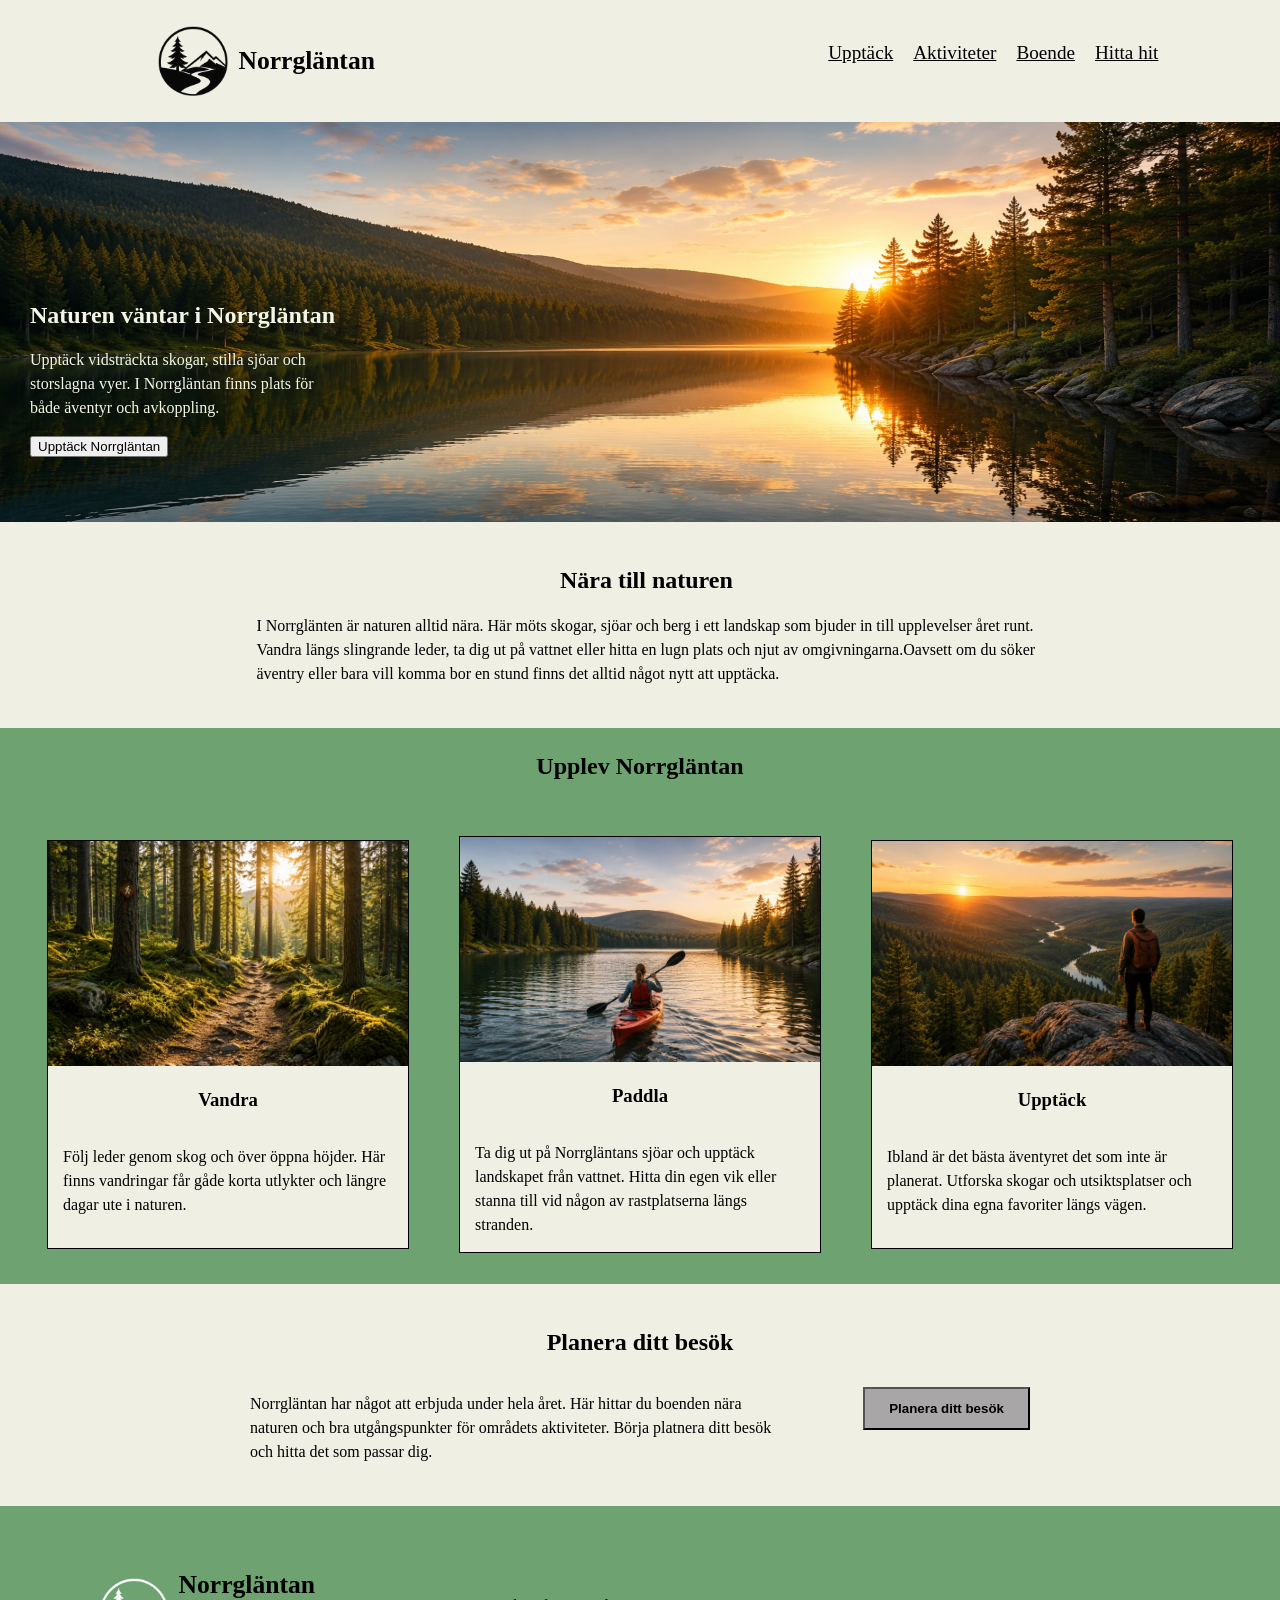
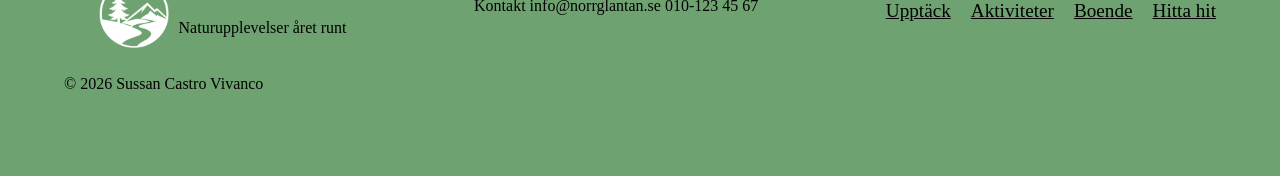
==== commit 2d1b35ad: "CSS footer" ====
--- a/dt224g_Sussan_CastroVivanco/index.html
+++ b/dt224g_Sussan_CastroVivanco/index.html
@@ -113,12 +113,14 @@
         </main>
         <footer>
             <div class="footer-wrapper">
-                <div class="logo">
+                <div class="footer-logo">
                     <img src="images/logotyp_vit.png" alt="Logga norrgläntan">
-                    <span>Norrgläntan</span>   
-                    <p>Naturupplevelser året runt</p>
+                    <div class="footer-textlogo">
+                        <span>Norrgläntan</span>   
+                        <p>Naturupplevelser året runt</p>
+                    </div>
                 </div>
-                <div>   
+                <div class="footer-kontakt">   
                     Kontakt
                     info@norrglantan.se
                     010-123 45 67
--- a/dt224g_Sussan_CastroVivanco/css/style.css
+++ b/dt224g_Sussan_CastroVivanco/css/style.css
@@ -4,7 +4,7 @@
 
 /* HEADER*/
 header {
-    background-color: rgb(240, 237, 205);
+    background-color: rgb(240, 239, 227);
     padding: 2%;
 }
 .header-wrapper {
@@ -100,7 +100,7 @@
 /*NATUR TEXT*/
 .naturtext{
     text-align: left;
-    background-color: rgb(240, 237, 205);
+    background-color: rgb(240, 239, 227);
     padding: 2%;
     padding-left: 3%;
 }
@@ -111,7 +111,7 @@
 
 @media (min-width: 780px) {
     .naturtext-wrapper{
-        background-color: rgb(240, 237, 205);
+        background-color: rgb(240, 239, 227);
     }
     .naturtext {
          max-width: 780px;
@@ -154,7 +154,7 @@
 .browser{
     margin: 5px;
     border: 1px solid black;
-    background-color: rgb(240, 237, 205);
+    background-color: rgb(240, 239, 227);
     width: 360px;
 }
 .browser:hover {
@@ -208,17 +208,17 @@
     padding: 2%;
 }
 
+.planera h2 {
+    text-align: center;
+}
+
 .planera-wrapper {
     display: flex;
-    align-items: center;
+    flex-direction: column;
+    gap: 30px;
     max-width: 780px;
     margin: 0 auto;
-}
-
-.planera h2 {
-    display: flex;
-    align-items: center;
-    gap: 40px;
+    text-align: left;
 }
 
 .planera-wrapper, p {
@@ -226,30 +226,245 @@
    
 }
 
-.button button{
+.planera-button {
+    text-align: center; 
+    padding-bottom: 5%;
+}
+
+.planera-button button{
     background-color: rgb(168, 166, 166);
     font-weight: bold;
-    padding: 0;
-   
-}
-
-.button{
-    display: flex;
-    margin-left: auto;
-    
-    
-}
-
+    padding: 0.75rem 1.5rem; 
+    white-space: nowrap; 
+}
+
+@media (min-width: 780px) {
+    .planera-wrapper{
+        flex-direction: row;
+        align-items: center;
+        gap: 80px;
+    }
+
+ 
+}
 /*FOOTER*/
-footer{
-        background-color: #6EA371;
-    padding: 2%;
-}
- 
+
+footer {
+    background-color: #6EA371;
+    padding: 5%;
+}
+
+.footer-wrapper {
+    display: block;
+    padding-left: 3%;
+}
+
+.footer-logo {
+    display: flex;
+    align-items: center;
+    gap: 10px;
+}
+
+.footer-logo img {
+    max-width: 70px;
+}
+
+.footer-logo span {
+    color: black;
+    font-weight: bold;
+    font-size: 1.6em;
+}
+
+.footer-kontakt {
+    margin-top: 2.5%;
+    margin-bottom: 2.5%;
+}
+
 footer li {
     display: flex;
     align-items: center;
     justify-content: space-between;
     list-style-type: none;
     gap: 20px;
-}+    
+}
+
+footer ul li {
+    padding-bottom: 1%;
+    margin-left: 0;
+}
+
+footer ul{
+    display: block;
+    list-style-type: none;
+    gap: 20px;
+    padding: 0;
+}
+
+footer ul li a{    
+    color: black;
+    text-decoration: underline;
+    font-size: 1.2em;
+}
+
+@media (min-width: 768px){
+    .footer-wrapper {
+        display: flex;
+        justify-content: space-between;
+        max-width: auto;
+        margin: 0 auto;
+    }
+
+    footer ul{
+        display: flex;
+        justify-content: flex-end;
+        gap: none;
+    }
+}
+/*.footer {
+    background-color: #6EA371;
+    padding: 2%;
+}
+
+.footer-wrapper {
+    display: block;
+    padding-left: 3%;
+}
+ 
+.footer li {
+    display: flex;
+    align-items: center;
+    justify-content: space-between;
+    list-style-type: none;
+    gap: 20px;
+    
+}
+
+.footer ul li {
+    padding-bottom: 5%;
+    margin-left: 0;
+}
+
+.footer ul{
+    display: block;
+    list-style-type: none;
+    gap: 20px;
+    padding: 0;
+}
+
+.footer ul li a{    
+    color: black;
+    text-decoration: underline;
+    font-size: 1.2em;
+ }
+
+@media (min-width: 768px){
+    .footer-wrapper {
+        display: flex;
+        justify-content: space-between;
+        max-width: 1000px;
+        margin: 0 auto;
+    }
+
+    .footer ul{
+        display: flex;
+        justify-content: flex-end;
+        gap: 20px;
+    }
+}
+
+
+/*
+nav ul{
+    display: block;
+    list-style-type: none;
+    gap: 20px;
+}
+
+nav ul li a{    
+    color: black;
+    text-decoration: underline;
+    font-size: 1.2em;
+ }
+
+@media (min-width: 768px){
+nav ul{
+    display: flex;
+    justify-content: flex-end;
+    gap: 20px;
+}
+}
+
+/*
+
+
+/* LOGGAN
+.logo {
+    display: flex;
+    align-items: center;
+    gap: 10px;
+}
+
+.logo img {
+    max-width: 70px;
+}
+
+.logo span{
+    color: black;
+    font-weight: bold;
+    font-size: 1.6em;
+}
+
+/*NAV
+nav ul{
+    display: block;
+    list-style-type: none;
+    gap: 20px;
+}
+
+nav ul li a{    
+    color: black;
+    text-decoration: underline;
+    font-size: 1.2em;
+ }
+
+@media (min-width: 768px){
+nav ul{
+    display: flex;
+    justify-content: flex-end;
+    gap: 20px;
+}
+}
+
+
+
+
+
+
+
+HEADER
+header {
+    background-color: rgb(240, 237, 205);
+    padding: 2%;
+}
+.header-wrapper {
+    display: block;
+    padding-left: 3%;
+}
+ nav ul li {
+    padding-bottom: 5%;
+    margin-left: 0;
+}
+
+ nav ul{
+    padding: 0;
+}
+
+@media (min-width: 768px){
+.header-wrapper {
+    display: flex;
+    justify-content: space-between;
+    max-width: 1000px;
+    margin: 0 auto;
+}
+}*/
